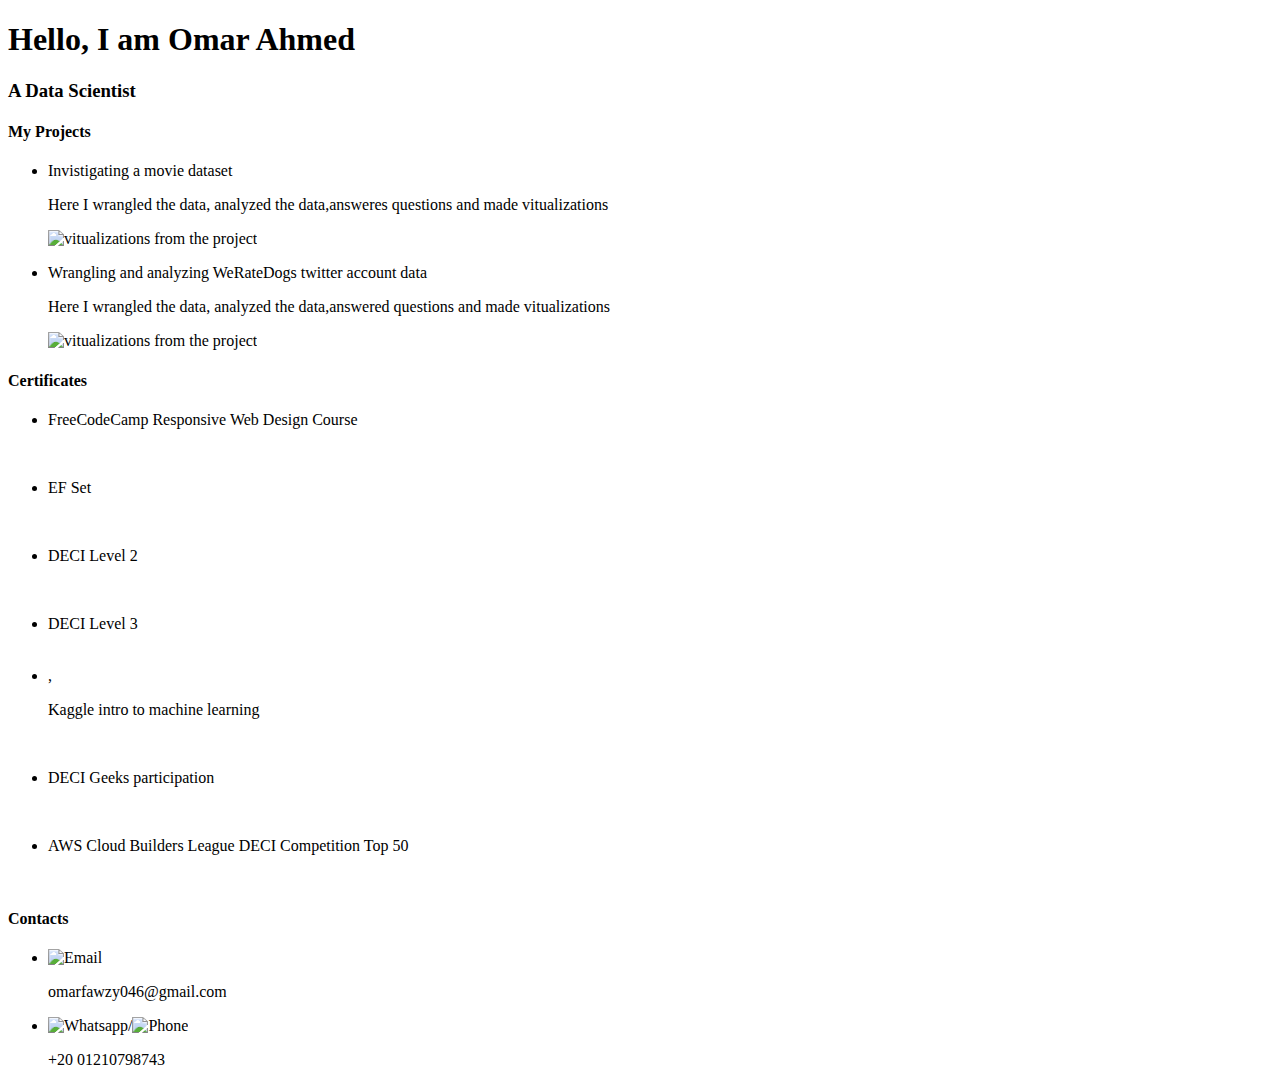
==== index.html @ f75b4125 "commiting index.html file" ====
<!DOCTYPE html>
<html>
    <head>
        <title>Omar Ahmed | Data Scientist</title>
        <meta charset="UTF-8">
        <meta name="viewport" content="width=device-width, initial-scale=1.0">
        <link rel="stylesheet" href="styles.css">
    </head>
    <body>
        <div class="header">
        <h1>Hello, I am Omar Ahmed</h1>
        <h3>A Data Scientist</h3>
        </div>

        <div class="projects">
        <h4 class="hr1">My Projects</h4>
        <ul>
            <li class="hr1 li"><div><p>Invistigating a movie dataset</p>
            <p>Here I wrangled the data, analyzed the data,answeres questions and made vitualizations</p>
            <img class="hr1 img" src="" alt="vitualizations from the project"></div></li>

            <li class="hr1 li"><p>Wrangling and analyzing WeRateDogs twitter account data</p>
            <p>Here I wrangled the data, analyzed the data,answered questions and made vitualizations</p>
            <img class="hr1 img" src="" alt="vitualizations from the project"></li>
        </ul>
        </div>

        <div class="certificates">
            <h4 class="hr2">Certificates</h4>
            <ul>
                <li class="hr2 li"><p>FreeCodeCamp Responsive Web Design Course</p>
                <img class="hr2 img" src=""></li>

                <li class="hr2 li"><p>EF Set</p>
                <img class="hr2 img" src=""></li>

                <li class="hr2 li"><p>DECI Level 2</p>
                <img class="hr2 img" src=""></li>

                <li class="hr2 li"><p>DECI Level 3</p>
                <img class="hr2 img" src=""></li>

                <li class="hr2 li">,<p>Kaggle intro to machine learning</p>
                <img class="hr2 img" src=""></li>

                <li class="hr2 li"><p>DECI Geeks participation</p>
                <img class="hr2 img" src=""></li>

                <li class="hr2 li"><p>AWS Cloud Builders League DECI Competition Top 50</p>
                <img class="hr2 img" src=""></li>
            </ul>
        </div>

        <div class="contacts">
            <h4 class="hr3">Contacts</h4>
            <ul>
                <li class="hr3 li"><img class="hr3 img" src="" alt="Email"><p>omarfawzy046@gmail.com</p></li>
                <li class="hr3 li"><img class="hr3 img" src="" alt="Whatsapp">/<img class="hr3 img" src="" alt="Phone"><p>+20 01210798743</p></li>
            </ul>
        </div>
    </body>
</html>
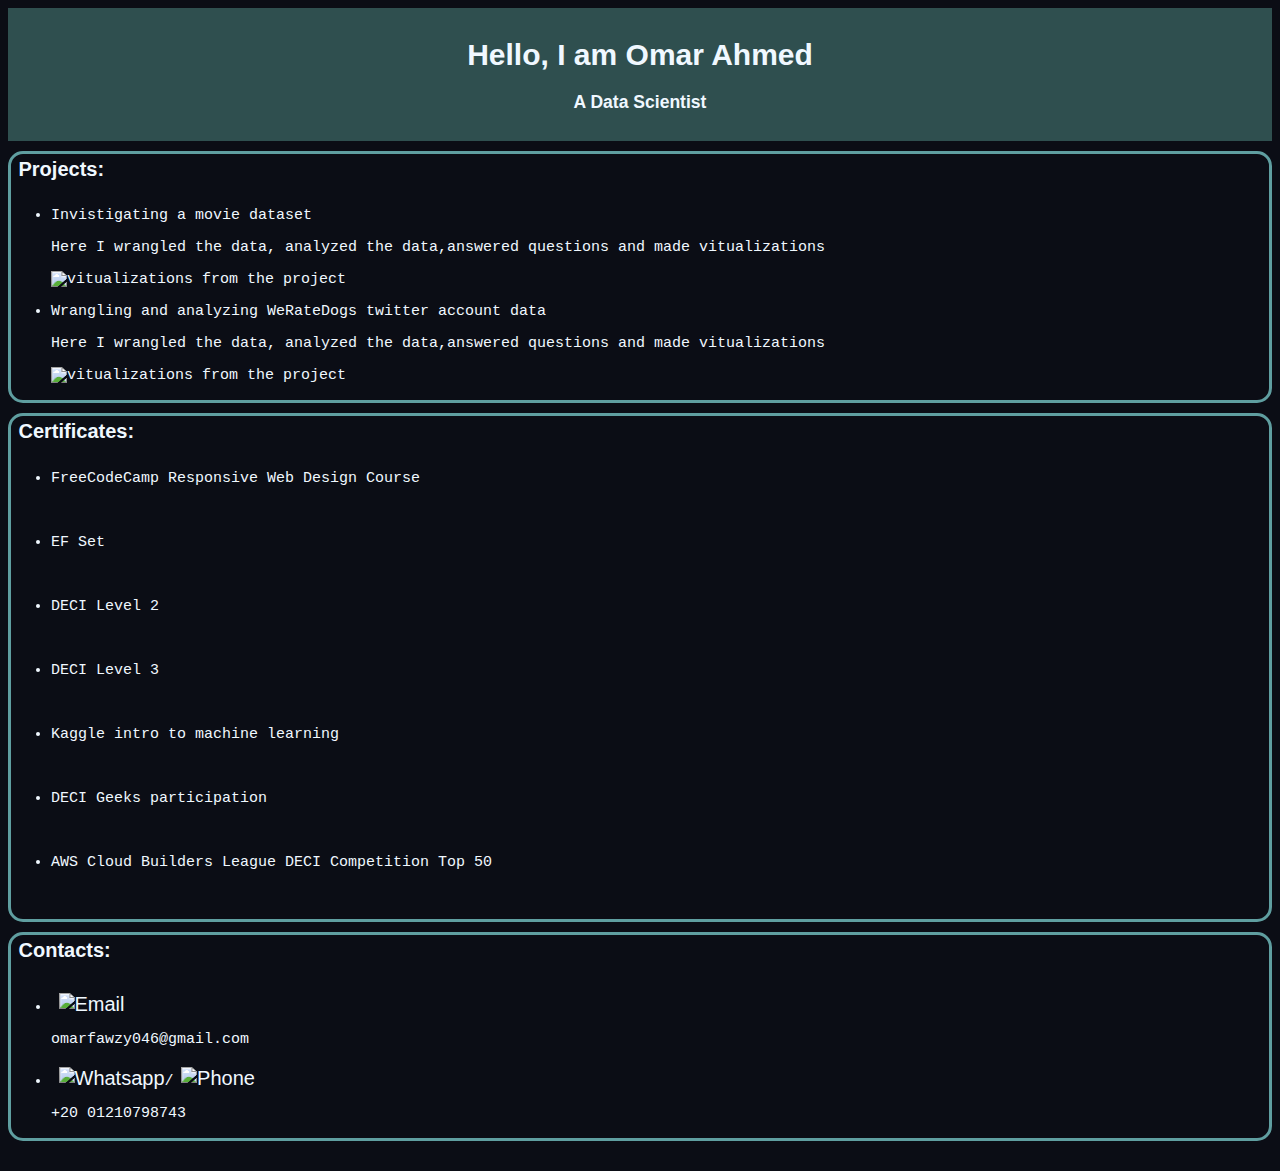
==== commit c230e272: "startes css desing and made changes to html structure" ====
--- a/index.html
+++ b/index.html
@@ -12,51 +12,54 @@
         <h3>A Data Scientist</h3>
         </div>
 
+        <div class="sections">
+
         <div class="projects">
-        <h4 class="hr1">My Projects</h4>
+        <h4 class="hr1">Projects:</h4>
         <ul>
-            <li class="hr1 li"><div><p>Invistigating a movie dataset</p>
-            <p>Here I wrangled the data, analyzed the data,answeres questions and made vitualizations</p>
-            <img class="hr1 img" src="" alt="vitualizations from the project"></div></li>
+            <li class="hr1_li"><div><p>Invistigating a movie dataset</p>
+            <p>Here I wrangled the data, analyzed the data,answered questions and made vitualizations</p>
+            <img class="hr1_img" src="" alt="vitualizations from the project"></div></li>
 
-            <li class="hr1 li"><p>Wrangling and analyzing WeRateDogs twitter account data</p>
+            <li class="hr1_li"><p>Wrangling and analyzing WeRateDogs twitter account data</p>
             <p>Here I wrangled the data, analyzed the data,answered questions and made vitualizations</p>
-            <img class="hr1 img" src="" alt="vitualizations from the project"></li>
+            <img class="hr1_img" src="" alt="vitualizations from the project"></li>
         </ul>
         </div>
 
         <div class="certificates">
-            <h4 class="hr2">Certificates</h4>
+            <h4 class="hr2">Certificates:</h4>
             <ul>
-                <li class="hr2 li"><p>FreeCodeCamp Responsive Web Design Course</p>
-                <img class="hr2 img" src=""></li>
+                <li class="hr2_li"><p>FreeCodeCamp Responsive Web Design Course</p>
+                <img class="hr2_img" src=""></li>
 
-                <li class="hr2 li"><p>EF Set</p>
-                <img class="hr2 img" src=""></li>
+                <li class="hr2_li"><p>EF Set</p>
+                <img class="hr2_img" src=""></li>
 
-                <li class="hr2 li"><p>DECI Level 2</p>
-                <img class="hr2 img" src=""></li>
+                <li class="hr2_li"><p>DECI Level 2</p>
+                <img class="hr2_img" src=""></li>
 
-                <li class="hr2 li"><p>DECI Level 3</p>
-                <img class="hr2 img" src=""></li>
+                <li class="hr2_li"><p>DECI Level 3</p>
+                <img class="hr2_img" src=""></li>
 
-                <li class="hr2 li">,<p>Kaggle intro to machine learning</p>
-                <img class="hr2 img" src=""></li>
+                <li class="hr2_li"><p>Kaggle intro to machine learning</p>
+                <img class="hr2_img" src=""></li>
 
-                <li class="hr2 li"><p>DECI Geeks participation</p>
-                <img class="hr2 img" src=""></li>
+                <li class="hr2_li"><p>DECI Geeks participation</p>
+                <img class="hr2_img" src=""></li>
 
-                <li class="hr2 li"><p>AWS Cloud Builders League DECI Competition Top 50</p>
-                <img class="hr2 img" src=""></li>
+                <li class="hr2_li"><p>AWS Cloud Builders League DECI Competition Top 50</p>
+                <img class="hr2_img" src=""></li>
             </ul>
         </div>
 
         <div class="contacts">
-            <h4 class="hr3">Contacts</h4>
+            <h4 class="hr3">Contacts:</h4>
             <ul>
-                <li class="hr3 li"><img class="hr3 img" src="" alt="Email"><p>omarfawzy046@gmail.com</p></li>
-                <li class="hr3 li"><img class="hr3 img" src="" alt="Whatsapp">/<img class="hr3 img" src="" alt="Phone"><p>+20 01210798743</p></li>
+                <li class="hr3_li"><img class="hr3 img" src="" alt="Email"><p>omarfawzy046@gmail.com</p></li>
+                <li class="hr3_li"><img class="hr3 img" src="" alt="Whatsapp">/<img class="hr3 img" src="" alt="Phone"><p>+20 01210798743</p></li>
             </ul>
+        </div>
         </div>
     </body>
 </html>--- a/styles.css
+++ b/styles.css
@@ -0,0 +1,38 @@
+html{
+    background-color: rgb(11, 13, 21);
+    color: aliceblue;
+}
+
+.header{
+    background-color: darkslategray;
+    color: aliceblue;
+    font-family: 'Segoe UI', Tahoma, Geneva, Verdana, sans-serif;
+    text-align: center;
+    font-size: 20px;
+    padding: 10px;
+}
+
+@media screen and (max-height: 1170px) {
+    [class*='header']{
+        font-size: 15px;
+    }
+}
+
+
+.hr1, .hr2, .hr3{
+    font-family: 'Segoe UI', Tahoma, Geneva, Verdana, sans-serif;
+    font-size: 20px;
+    padding-left: 7.5px;
+    margin-top: 4px;
+}
+
+.hr1_li, .hr2_li, .hr3_li{
+    font-size: 15px;
+    font-family: monospace;
+}
+
+.projects, .certificates, .contacts{
+    border: 3px solid cadetblue;
+    border-radius: 15px;
+    margin-top: 10px;
+}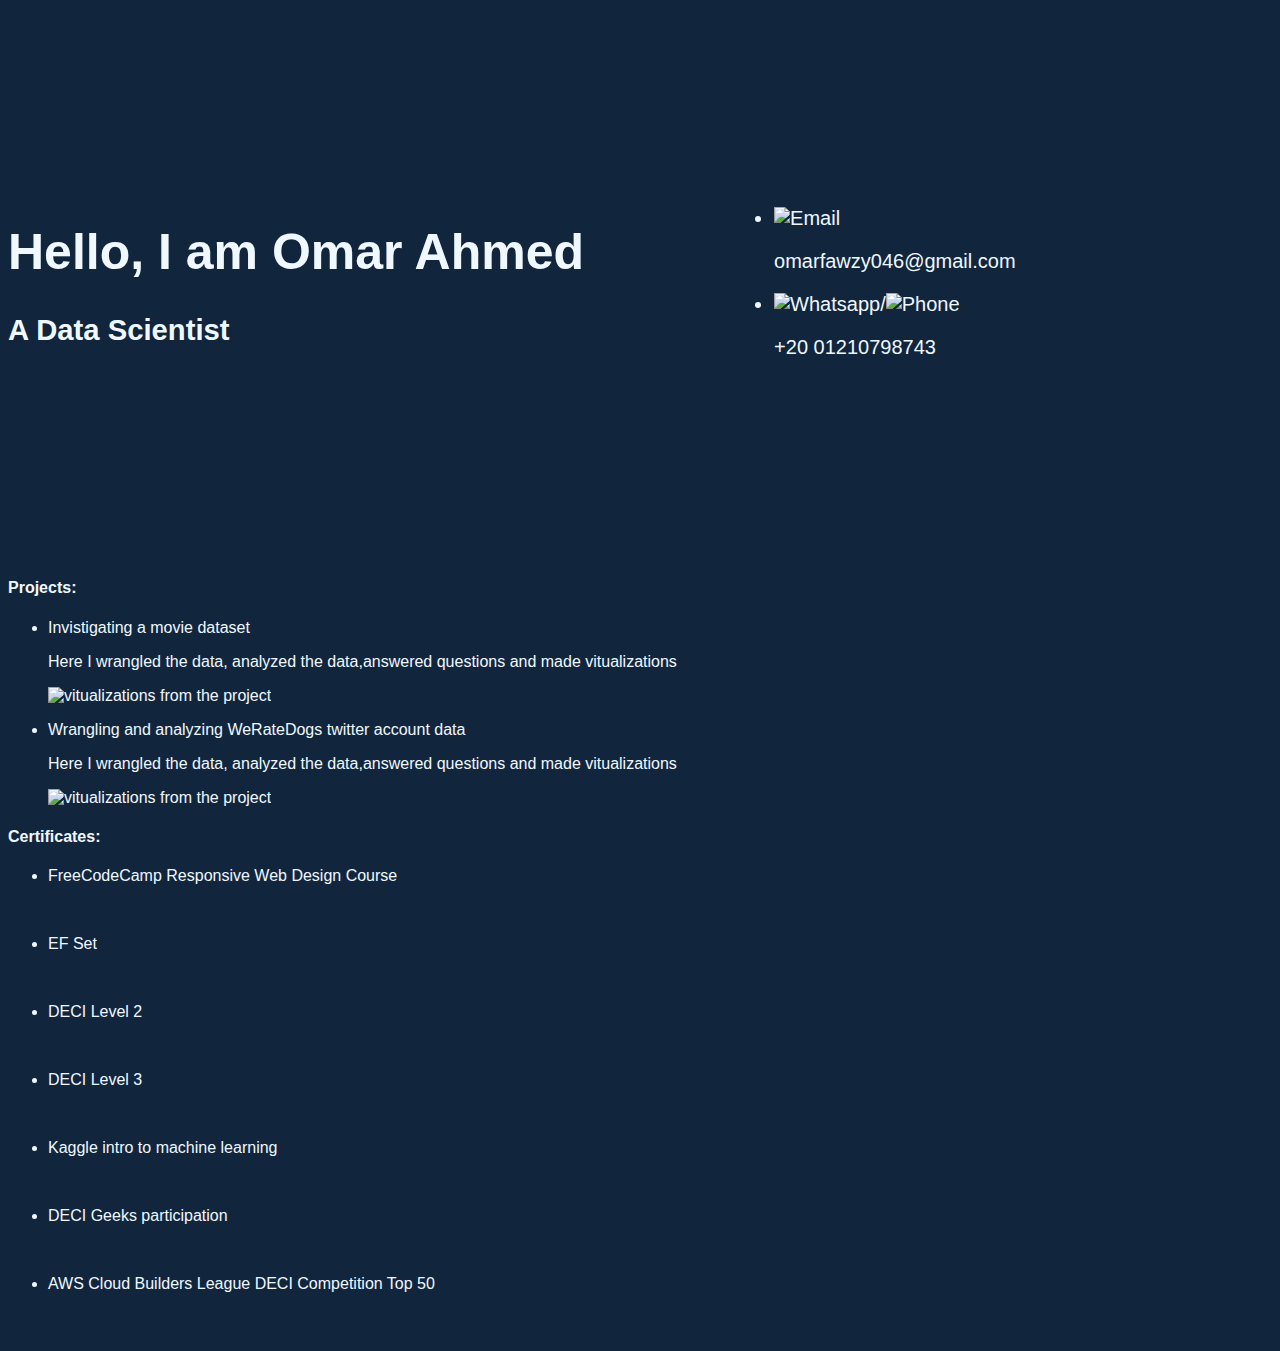
==== commit 22f827c6: "'changing design'" ====
--- a/index.html
+++ b/index.html
@@ -7,9 +7,22 @@
         <link rel="stylesheet" href="styles.css">
     </head>
     <body>
+        <div class="container">
         <div class="header">
+        <div>
         <h1>Hello, I am Omar Ahmed</h1>
         <h3>A Data Scientist</h3>
+        </div>
+        </div>
+
+        <div class="ct2">
+        <div class="contacts">
+            <ul>
+                <li class="hr3_li"><img class="hr3 img" src="" alt="Email"><p>omarfawzy046@gmail.com</p></li>
+                <li class="hr3_li"><img class="hr3 img" src="" alt="Whatsapp">/<img class="hr3 img" src="" alt="Phone"><p>+20 01210798743</p></li>
+            </ul>
+        </div>
+        </div>
         </div>
 
         <div class="sections">
@@ -52,14 +65,6 @@
                 <img class="hr2_img" src=""></li>
             </ul>
         </div>
-
-        <div class="contacts">
-            <h4 class="hr3">Contacts:</h4>
-            <ul>
-                <li class="hr3_li"><img class="hr3 img" src="" alt="Email"><p>omarfawzy046@gmail.com</p></li>
-                <li class="hr3_li"><img class="hr3 img" src="" alt="Whatsapp">/<img class="hr3 img" src="" alt="Phone"><p>+20 01210798743</p></li>
-            </ul>
-        </div>
         </div>
     </body>
 </html>--- a/styles.css
+++ b/styles.css
@@ -1,38 +1,27 @@
 html{
-    background-color: rgb(11, 13, 21);
+    background-color: #11263d;
     color: aliceblue;
+    font-family: 'Segoe UI', Tahoma, Geneva, Verdana, sans-serif;
+    display: flex;
+    gap: 10px;
+    flex: 1 1 45%;
+    box-sizing: border-box;
 }
 
 .header{
-    background-color: darkslategray;
-    color: aliceblue;
-    font-family: 'Segoe UI', Tahoma, Geneva, Verdana, sans-serif;
-    text-align: center;
-    font-size: 20px;
-    padding: 10px;
+    font-size: 25px;
 }
 
-@media screen and (max-height: 1170px) {
-    [class*='header']{
-        font-size: 15px;
-    }
+.contacts{
+    font-size: 20px;
+    position: relative;
+    padding-left: 150px;
 }
 
-
-.hr1, .hr2, .hr3{
-    font-family: 'Segoe UI', Tahoma, Geneva, Verdana, sans-serif;
-    font-size: 20px;
-    padding-left: 7.5px;
-    margin-top: 4px;
-}
-
-.hr1_li, .hr2_li, .hr3_li{
-    font-size: 15px;
-    font-family: monospace;
-}
-
-.projects, .certificates, .contacts{
-    border: 3px solid cadetblue;
-    border-radius: 15px;
-    margin-top: 10px;
+.container{
+    display: flex;
+    align-items: center;
+    height: 550px;
+    flex-wrap: wrap;
+    flex: 1 1 45%;
 }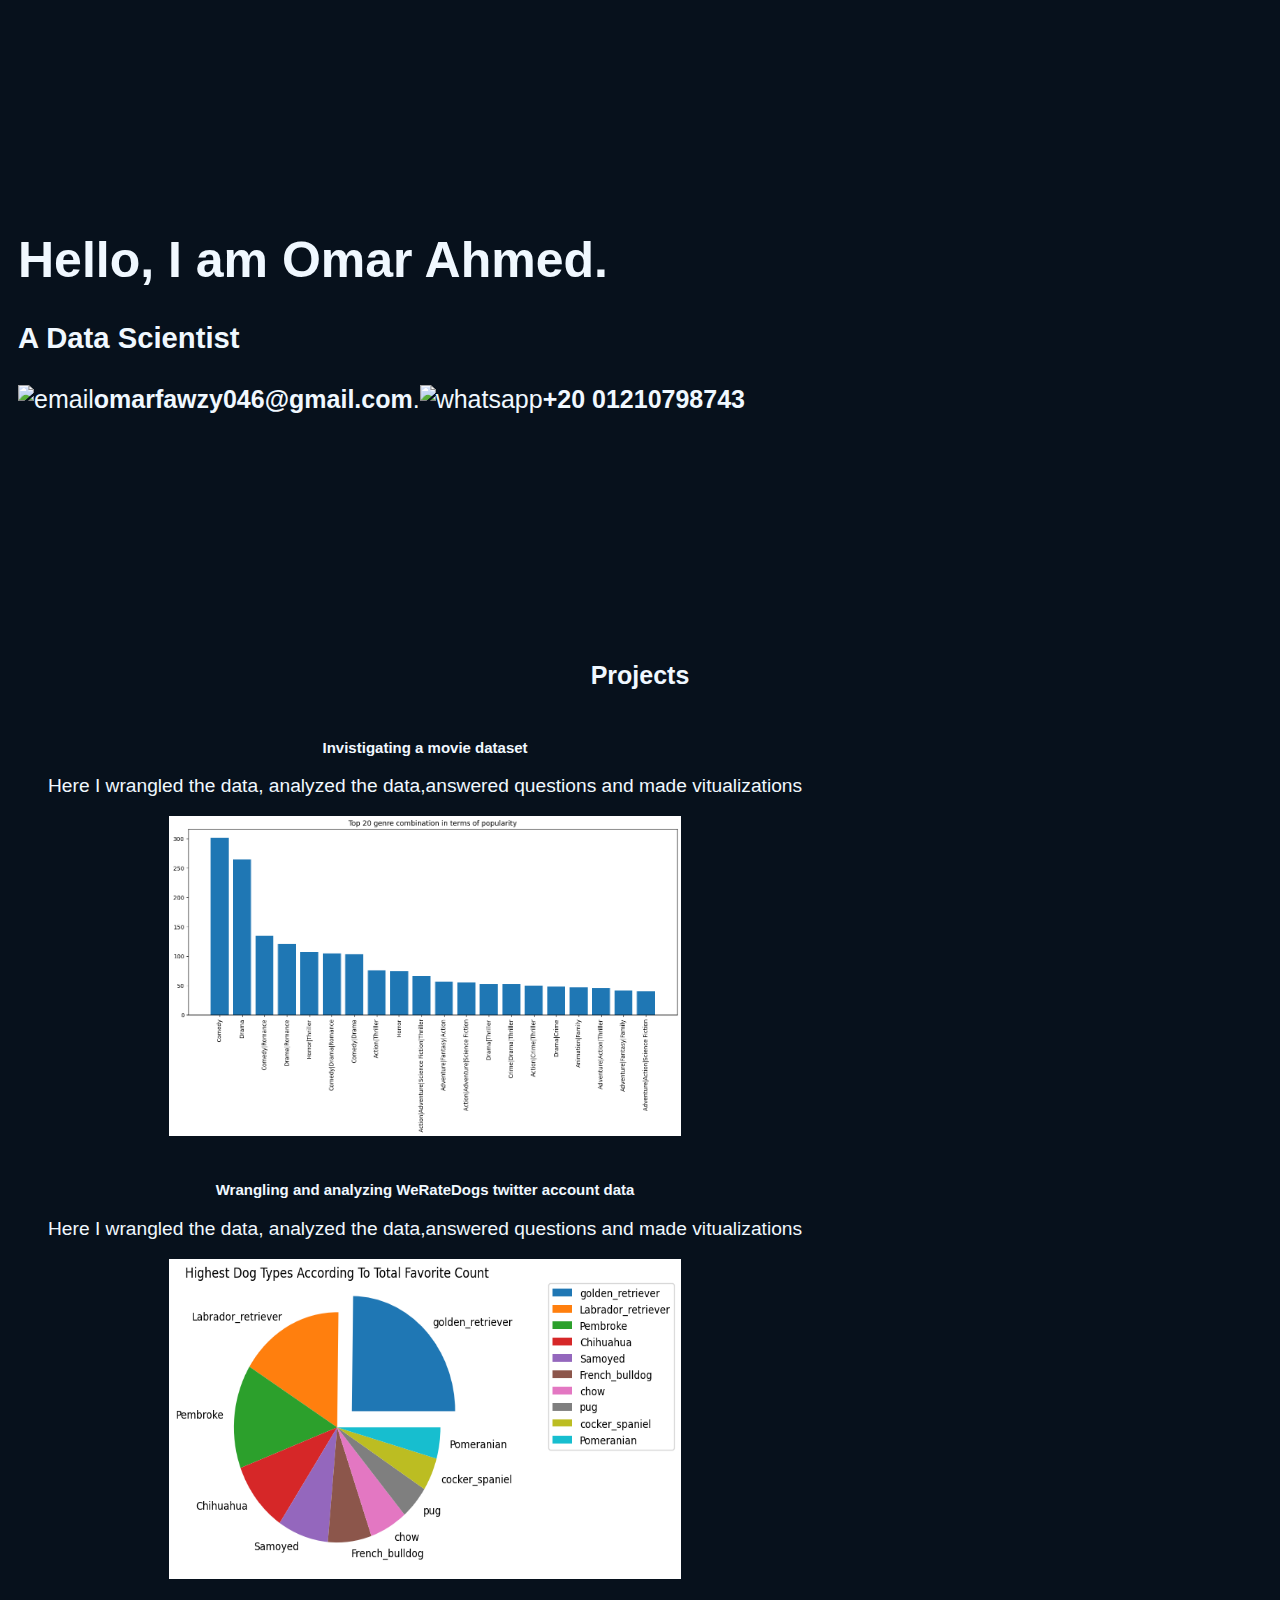
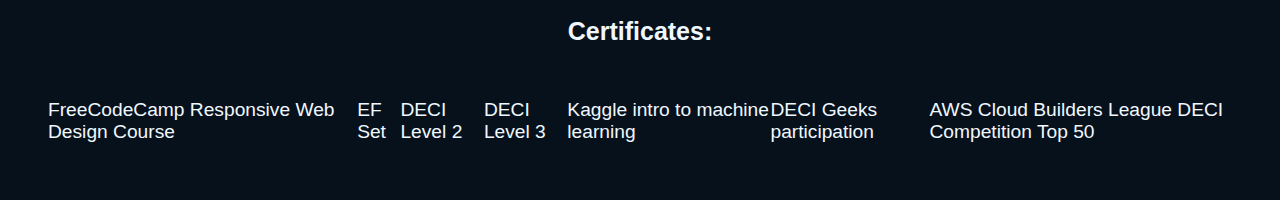
==== commit bcf452c5: "decided on css design of header and projects sect." ====
--- a/index.html
+++ b/index.html
@@ -10,17 +10,9 @@
         <div class="container">
         <div class="header">
         <div>
-        <h1>Hello, I am Omar Ahmed</h1>
+        <h1>Hello, I am Omar Ahmed.</h1>
         <h3>A Data Scientist</h3>
-        </div>
-        </div>
-
-        <div class="ct2">
-        <div class="contacts">
-            <ul>
-                <li class="hr3_li"><img class="hr3 img" src="" alt="Email"><p>omarfawzy046@gmail.com</p></li>
-                <li class="hr3_li"><img class="hr3 img" src="" alt="Whatsapp">/<img class="hr3 img" src="" alt="Phone"><p>+20 01210798743</p></li>
-            </ul>
+                <p class="hr3_li"><img alt="email"><b>omarfawzy046@gmail.com</b>.<img alt="whatsapp"><b>+20 01210798743</b></p>
         </div>
         </div>
         </div>
@@ -28,21 +20,21 @@
         <div class="sections">
 
         <div class="projects">
-        <h4 class="hr1">Projects:</h4>
-        <ul>
-            <li class="hr1_li"><div><p>Invistigating a movie dataset</p>
+        <h4 class="hr1">Projects</h4>
+        <ul class="ul1">
+            <li class="hr1_li"><div><p class="li_head"><b>Invistigating a movie dataset</b></p>
             <p>Here I wrangled the data, analyzed the data,answered questions and made vitualizations</p>
-            <img class="hr1_img" src="" alt="vitualizations from the project"></div></li>
+            <img class="hr1_img" src="p1.png" alt="vitualizations from the project"></div></li>
 
-            <li class="hr1_li"><p>Wrangling and analyzing WeRateDogs twitter account data</p>
+            <li class="hr1_li"><p class="li_head"><b>Wrangling and analyzing WeRateDogs twitter account data</b></p>
             <p>Here I wrangled the data, analyzed the data,answered questions and made vitualizations</p>
-            <img class="hr1_img" src="" alt="vitualizations from the project"></li>
+            <img class="hr1_img" src="p2.png" alt="vitualizations from the project"></li>
         </ul>
         </div>
 
         <div class="certificates">
             <h4 class="hr2">Certificates:</h4>
-            <ul>
+            <ul class="ul2">
                 <li class="hr2_li"><p>FreeCodeCamp Responsive Web Design Course</p>
                 <img class="hr2_img" src=""></li>
 
--- a/styles.css
+++ b/styles.css
@@ -1,27 +1,45 @@
 html{
-    background-color: #11263d;
+    background-color: #07111c;
     color: aliceblue;
     font-family: 'Segoe UI', Tahoma, Geneva, Verdana, sans-serif;
-    display: flex;
-    gap: 10px;
-    flex: 1 1 45%;
-    box-sizing: border-box;
 }
 
 .header{
     font-size: 25px;
+    padding-left: 10px;
+    height: 620px;
+    display: flex;
+    align-items: center;
 }
 
-.contacts{
-    font-size: 20px;
-    position: relative;
-    padding-left: 150px;
+
+.hr1, .hr2{
+    text-align: center;
+    font-size: 25px;
 }
 
-.container{
+li{
+    list-style-type: none;
+    font-size: larger;
+}
+
+.ul1{
     display: flex;
-    align-items: center;
-    height: 550px;
+    gap: 2vw;
+    flex: 1 1 45%;
     flex-wrap: wrap;
-    flex: 1 1 45%;
+    text-align: center;
+}
+
+.hr1_img{
+    width: 40vw;
+    height: 25vw;
+}
+
+.li_head{
+    font-size: 15px;
+}
+
+.ul2{
+    display: flex;
 }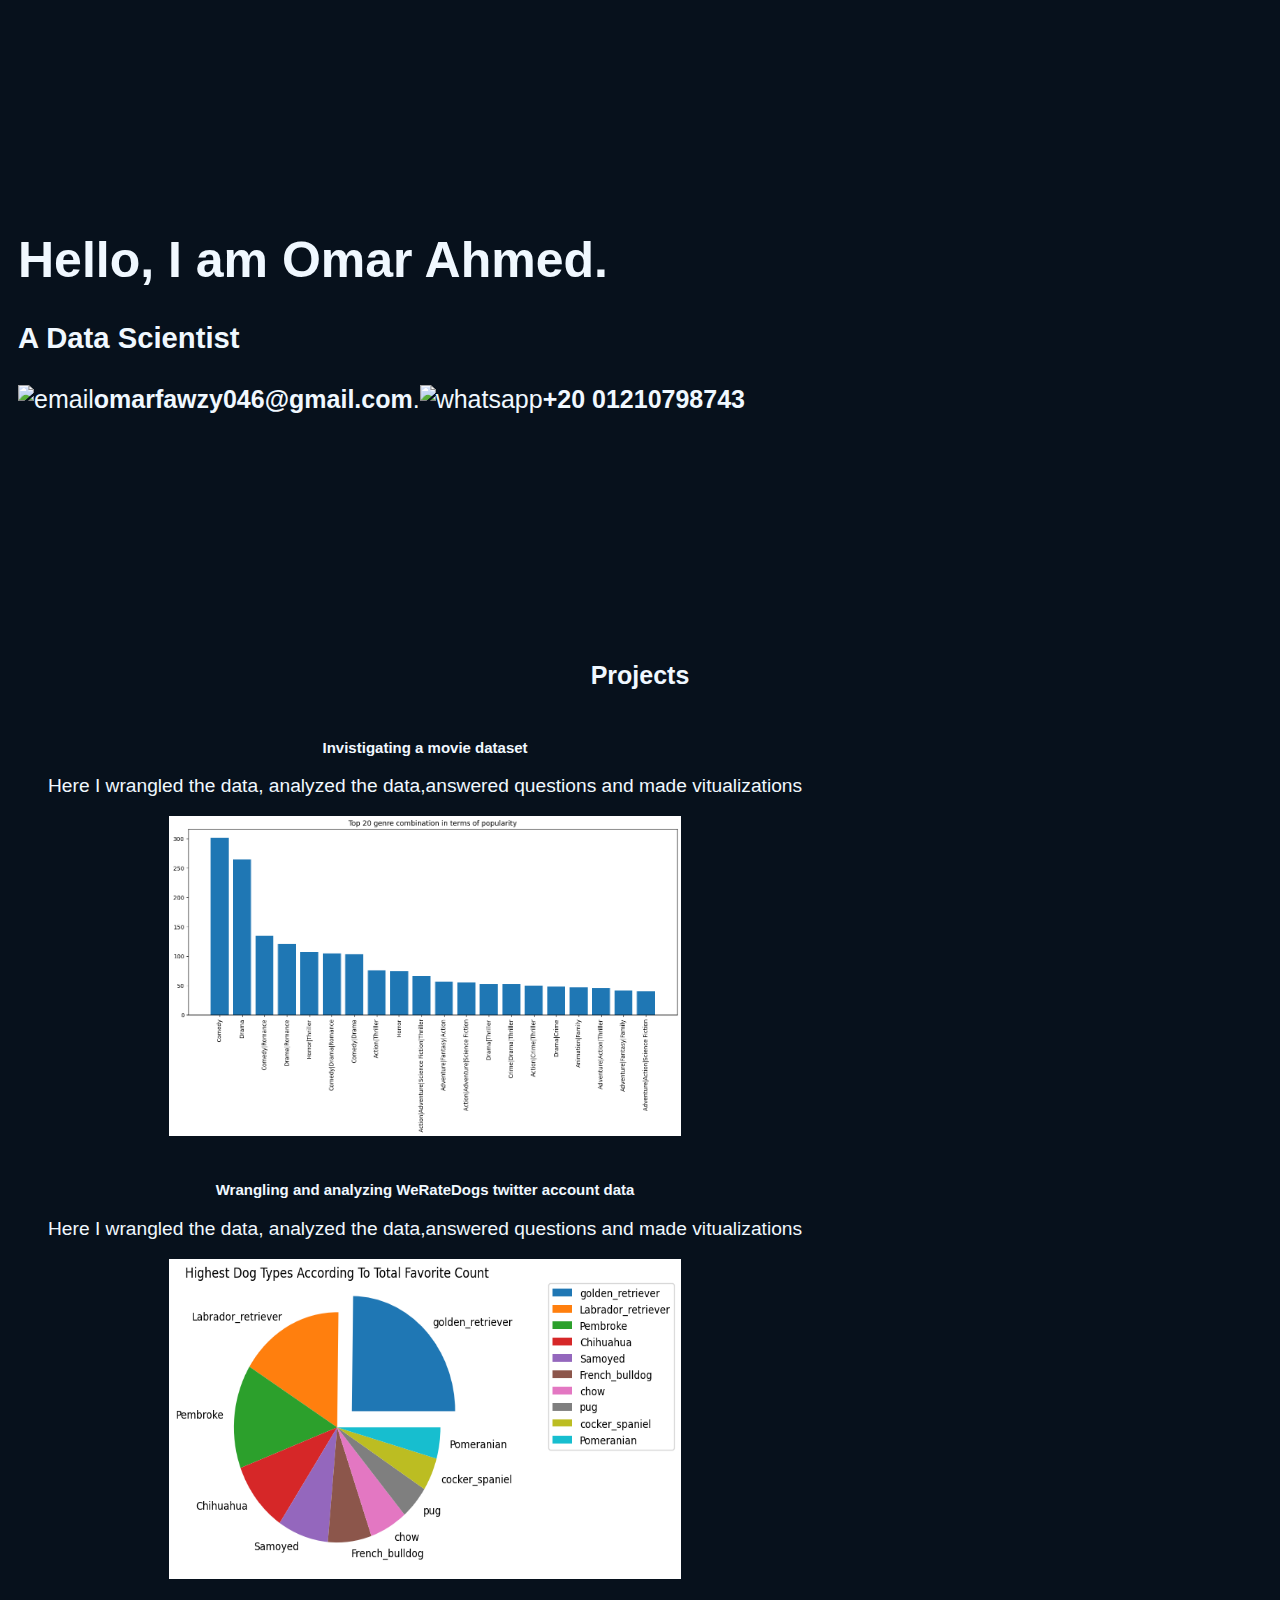
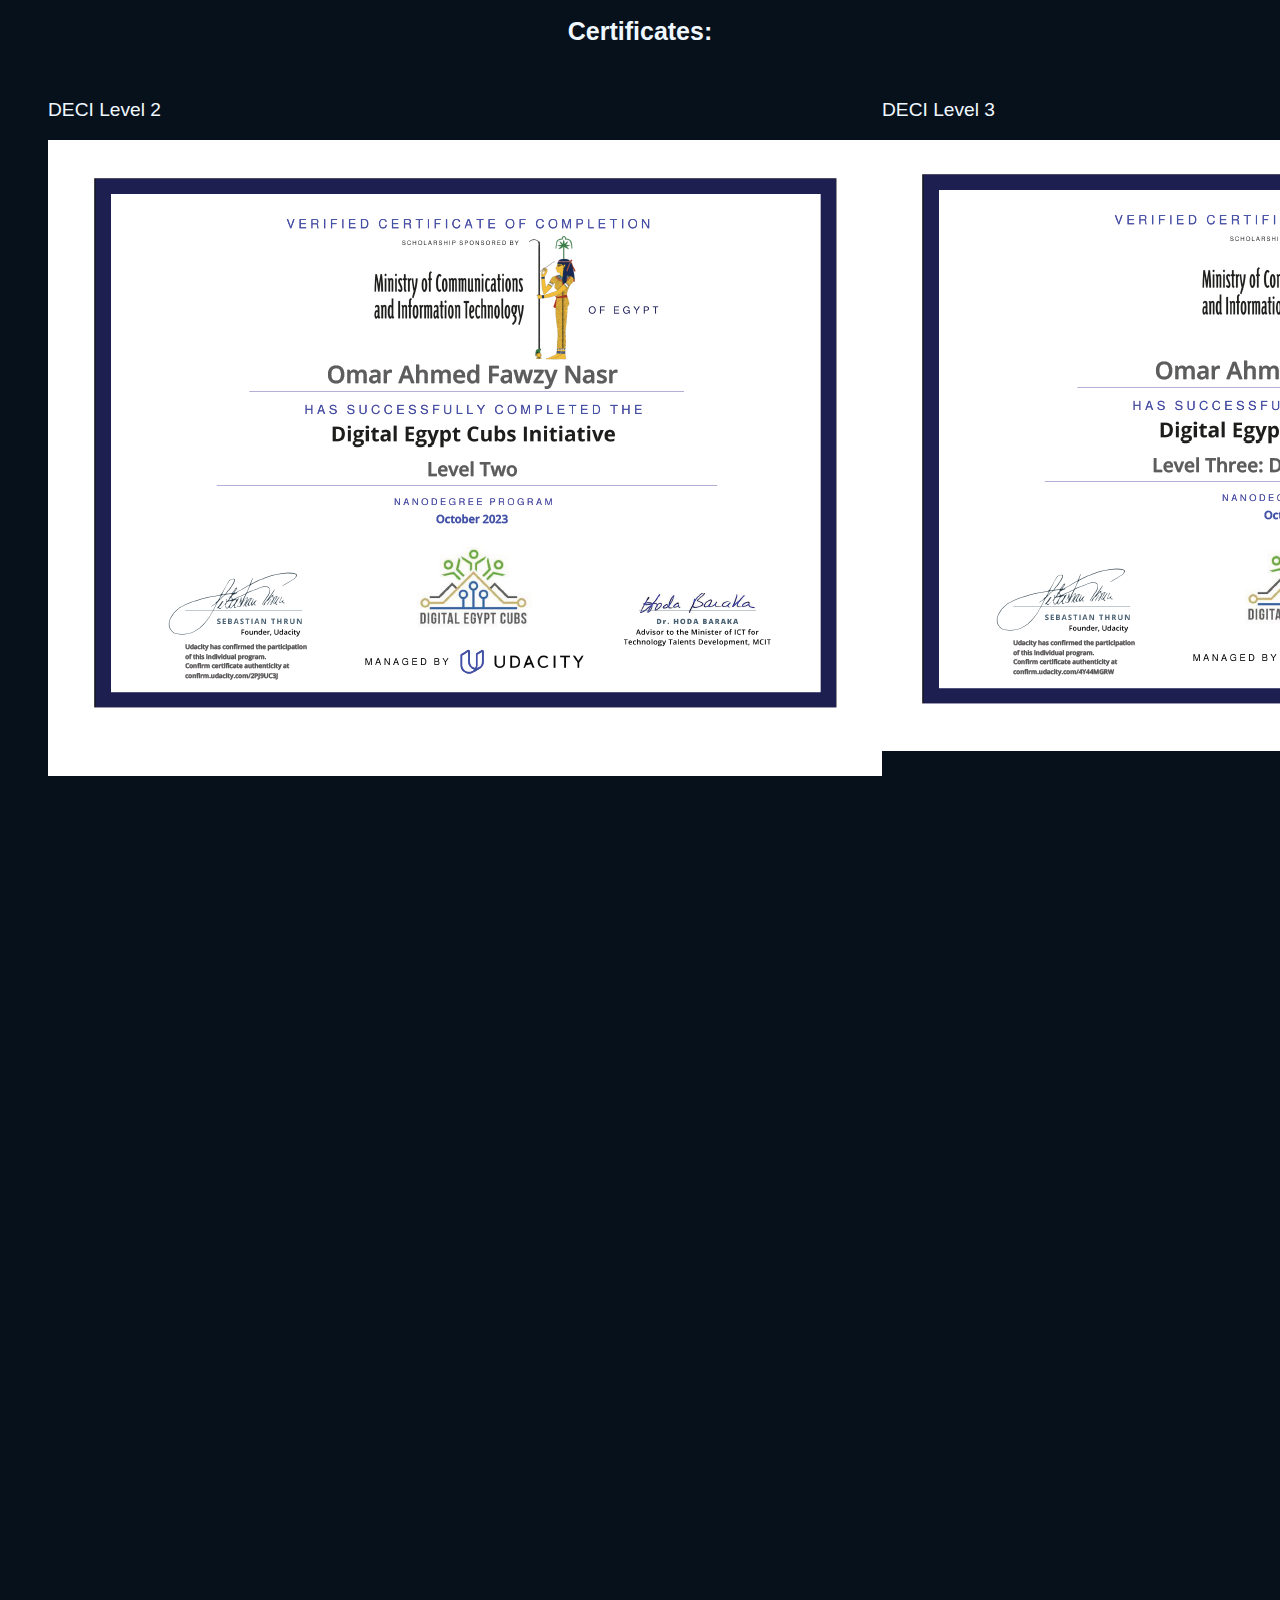
==== commit 93c379aa: "added certificates" ====
--- a/index.html
+++ b/index.html
@@ -35,26 +35,26 @@
         <div class="certificates">
             <h4 class="hr2">Certificates:</h4>
             <ul class="ul2">
-                <li class="hr2_li"><p>FreeCodeCamp Responsive Web Design Course</p>
-                <img class="hr2_img" src=""></li>
-
-                <li class="hr2_li"><p>EF Set</p>
-                <img class="hr2_img" src=""></li>
-
                 <li class="hr2_li"><p>DECI Level 2</p>
-                <img class="hr2_img" src=""></li>
+                <img class="hr2_img" src="certificates/L2.PNG"></li>
 
                 <li class="hr2_li"><p>DECI Level 3</p>
-                <img class="hr2_img" src=""></li>
+                <img class="hr2_img" src="certificates/L3.PNG"></li>
 
                 <li class="hr2_li"><p>Kaggle intro to machine learning</p>
-                <img class="hr2_img" src=""></li>
+                <img class="hr2_img" src="certificates/Omar Ahmed Fawzy Nasr - Intro to Machine Learning.png"></li>
 
                 <li class="hr2_li"><p>DECI Geeks participation</p>
-                <img class="hr2_img" src=""></li>
+                <img class="hr2_img" src="certificates\DECI GEEKS.PNG"></li>
 
                 <li class="hr2_li"><p>AWS Cloud Builders League DECI Competition Top 50</p>
-                <img class="hr2_img" src=""></li>
+                <img class="hr2_img" src="certificates\AWS Cloud Builders.jpg"></li>
+
+                <li class="hr2_li"><p>FreeCodeCamp Responsive Web Design Course</p>
+                    <img class="hr2_img" src="certificates\FreeCodeCamp Responsive Web.jpg"></li>
+    
+                <li class="hr2_li"><p>EF Set</p>
+                <img class="hr2_img" src="certificates\EF-SET.jpeg"></li>
             </ul>
         </div>
         </div>
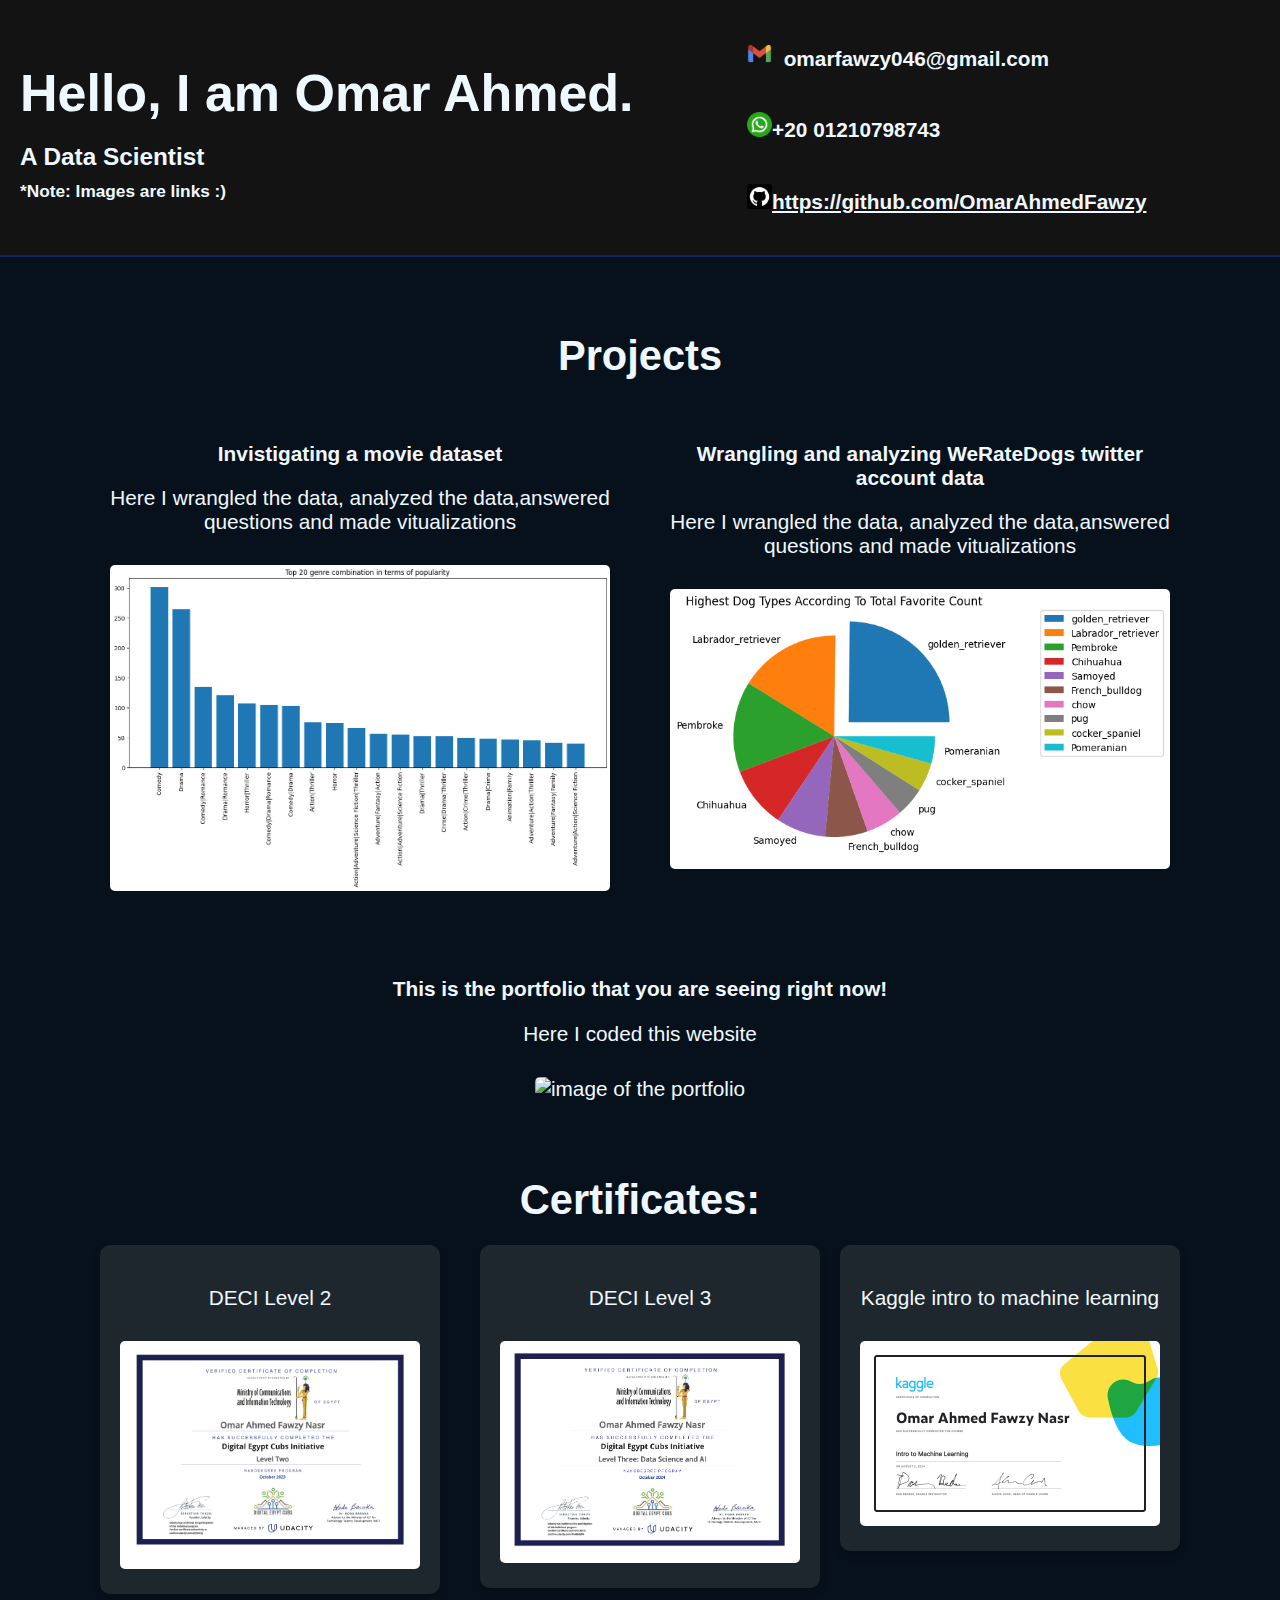
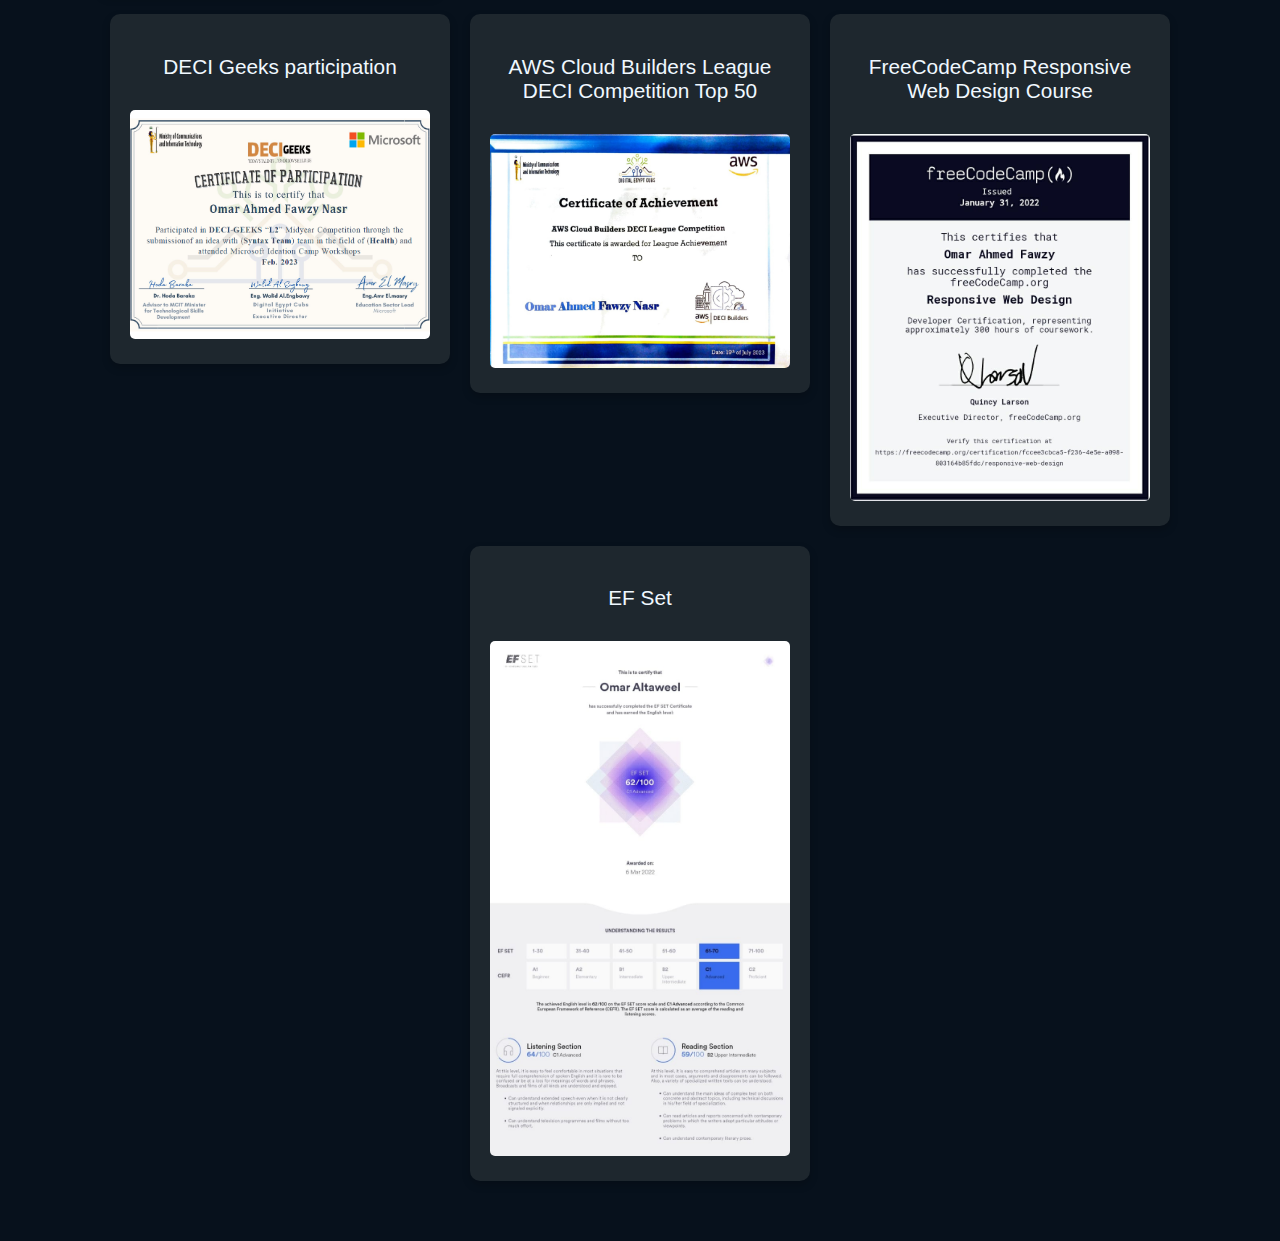
==== commit 0933ca22: "changed design to a more refined one and deleted unneeded files" ====
--- a/index.html
+++ b/index.html
@@ -7,56 +7,85 @@
         <link rel="stylesheet" href="styles.css">
     </head>
     <body>
-        <div class="container">
-        <div class="header">
-        <div>
+        <header class="header">
+        <div class="name">
         <h1>Hello, I am Omar Ahmed.</h1>
         <h3>A Data Scientist</h3>
-                <p class="hr3_li"><img alt="email"><b>omarfawzy046@gmail.com</b>.<img alt="whatsapp"><b>+20 01210798743</b></p>
+        <h5>*Note: Images are links :)</h5>
         </div>
+        <div class="contact">
+            <p class="hr3_li"><img src="communication.png" alt="email"><b>&nbsp omarfawzy046@gmail.com</b></p>
+            <p class="hr3_li"><img src="whatsapp.png" alt="whatsapp"><b>+20 01210798743</b></p>
+            <p class="hr3_li"><img src="github.png" alt="github"><b><a href="https://github.com/OmarAhmedFawzy" target="_blank"><u>https://github.com/OmarAhmedFawzy</u></a></b></p>
         </div>
-        </div>
+        </header>
 
-        <div class="sections">
-
+        <main class="sections">
+        <section class="projects">
         <div class="projects">
         <h4 class="hr1">Projects</h4>
         <ul class="ul1">
+            <a href="https://github.com/OmarAhmedFawzy/Movie_Dataset" target="_blank">
             <li class="hr1_li"><div><p class="li_head"><b>Invistigating a movie dataset</b></p>
             <p>Here I wrangled the data, analyzed the data,answered questions and made vitualizations</p>
             <img class="hr1_img" src="p1.png" alt="vitualizations from the project"></div></li>
+            </a>
 
+            <a href="https://github.com/OmarAhmedFawzy/WeRateDogs-data-analysis" target="_blank">
             <li class="hr1_li"><p class="li_head"><b>Wrangling and analyzing WeRateDogs twitter account data</b></p>
             <p>Here I wrangled the data, analyzed the data,answered questions and made vitualizations</p>
             <img class="hr1_img" src="p2.png" alt="vitualizations from the project"></li>
+            </a>
+
+            <a href="https://github.com/OmarAhmedFawzy/Portfolio" target="_blank">
+                <li class="hr1_li"><p class="li_head"><b>This is the portfolio that you are seeing right now!</b></p>
+                <p>Here I coded this website</p>
+                <img class="hr1_img" src="p3.png" alt="image of the portfolio"></li>
+                </a>
+
         </ul>
         </div>
+        </section>
 
-        <div class="certificates">
+        <section class="certificates">
             <h4 class="hr2">Certificates:</h4>
             <ul class="ul2">
                 <li class="hr2_li"><p>DECI Level 2</p>
+                <a href="certificates/L2.PNG" target="_blank">
                 <img class="hr2_img" src="certificates/L2.PNG"></li>
+                </a>
 
+                <a href="certificates/L3.PNG" target="_blank">
                 <li class="hr2_li"><p>DECI Level 3</p>
                 <img class="hr2_img" src="certificates/L3.PNG"></li>
-
+                </a>
+                
+                <a href="certificates/Omar Ahmed Fawzy Nasr - Intro to Machine Learning.png" target="_blank">
                 <li class="hr2_li"><p>Kaggle intro to machine learning</p>
                 <img class="hr2_img" src="certificates/Omar Ahmed Fawzy Nasr - Intro to Machine Learning.png"></li>
-
+                </a>
+                
+                <a href="certificates\DECI GEEKS.PNG" target="_blank">
                 <li class="hr2_li"><p>DECI Geeks participation</p>
                 <img class="hr2_img" src="certificates\DECI GEEKS.PNG"></li>
+                </a>
 
+                <a href="certificates\AWS Cloud Builders.jpg" target="_blank">
                 <li class="hr2_li"><p>AWS Cloud Builders League DECI Competition Top 50</p>
                 <img class="hr2_img" src="certificates\AWS Cloud Builders.jpg"></li>
+                </a>
 
+                <a href="certificates\FreeCodeCamp Responsive Web.jpg" target="_blank">
                 <li class="hr2_li"><p>FreeCodeCamp Responsive Web Design Course</p>
-                    <img class="hr2_img" src="certificates\FreeCodeCamp Responsive Web.jpg"></li>
+                <img class="hr2_img_v" src="certificates\FreeCodeCamp Responsive Web.jpg"></li>
+                </a>
     
-                <li class="hr2_li"><p>EF Set</p>
-                <img class="hr2_img" src="certificates\EF-SET.jpeg"></li>
+                <a href="certificates\EF-SET.jpeg" target="_blank">
+                <li class="hr2_li sp"><div><p>EF Set</p>
+                <img class="hr2_img_v sp" src="certificates\EF-SET.jpeg"></li>
+                </a>
             </ul>
-        </div>
-        </div>
+        </section>
+    </main>
     </body>
 </html>--- a/styles.css
+++ b/styles.css
@@ -2,44 +2,121 @@
     background-color: #07111c;
     color: aliceblue;
     font-family: 'Segoe UI', Tahoma, Geneva, Verdana, sans-serif;
+    margin: 0;
+    padding: 0;
+    box-sizing: border-box;
+    font-size: 1.3em;
+}
+
+body{
+    margin: 0;
+    padding: 0;
 }
 
 .header{
-    font-size: 25px;
-    padding-left: 10px;
-    height: 620px;
+   padding: 20px;
+   background-color: #131313;
+   border-bottom: 2px solid #0c2461;
+   display: flex;
+}
+
+header.header h1, header.header h3{ 
+    margin: 10px 0; 
+}
+
+h1{
+    font-size: 2.5em;
+}
+
+.name{
     display: flex;
-    align-items: center;
+    flex-direction: column;
+    justify-content: center;
+}
+
+.name h1, .name h3, .name h5{
+    margin: 0;
+}
+
+.contact{
+    display: flex;
+    flex-direction: column;
+    align-items: left;
+    margin-left: auto;
+    margin-right: auto;
+}
+
+.hr3_li{
+    text-align: right;
+    justify-content: center;
+    text-align: left;
+}
+
+.hr3_li:hover{
+    transform: scale(1.1);
 }
 
 
-.hr1, .hr2{
-    text-align: center;
-    font-size: 25px;
+
+.sections{ 
+    padding: 20px;
 }
 
-li{
-    list-style-type: none;
-    font-size: larger;
+.projects, .certificates{ 
+    margin-bottom: 40px
 }
 
-.ul1{
-    display: flex;
-    gap: 2vw;
-    flex: 1 1 45%;
-    flex-wrap: wrap;
-    text-align: center;
+.projects h4, .certificates h4{
+    text-align: center; 
+    font-size: 2em; 
+    margin-bottom: 20px;
 }
 
-.hr1_img{
-    width: 40vw;
-    height: 25vw;
+.ul1, .ul2{
+    list-style: none;
+    padding: 0;
+    display: flex;
+    flex-wrap: wrap;
+    justify-content: center;
+    gap: 20px;
 }
 
-.li_head{
-    font-size: 15px;
+.ul1 li{
+    padding: 20px; border-radius: 10px;
+    max-width: 500px;
+    text-align: center; 
 }
 
-.ul2{
-    display: flex;
+.ul2 li{
+    background: #1e272e;
+    padding: 20px; border-radius: 10px;
+    box-shadow: 0 4px 8px rgba(0, 0, 0, 0.2);
+    max-width: 300px;
+    text-align: center; 
+}
+
+.ul1 li img, .ul2 li img{
+    width: 100%;
+    height: auto; 
+    margin-top: 10px; 
+    border-radius: 5px;
+}
+
+.ul2 li:hover{
+    background-color: #161a1d;
+}
+
+.ul1 li:hover{
+    /* transform: scale(1.2); */
+    background-color: #161a1d;
+    border-radius: 15px;
+}
+
+a {
+    text-decoration: none;
+    color: inherit;
+}
+
+.header img{
+    max-width: 1.2em;
 }